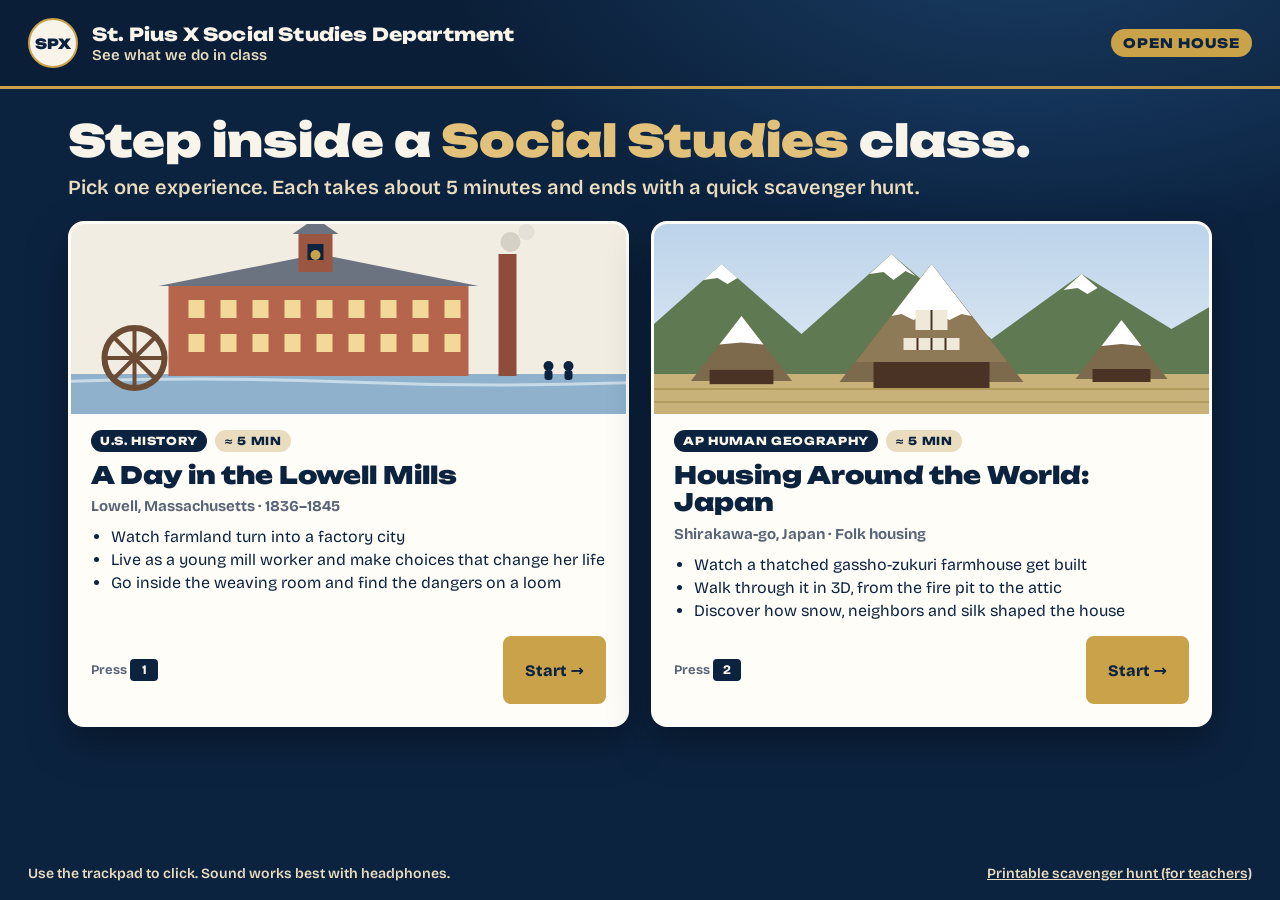
==== index.html @ 526ba835 "Add open house kiosk app: Lowell Mills and Japan housing demos A menu page lets visitors pick one ~5" ====
<!DOCTYPE html>
<html lang="en">
<head>
<meta charset="utf-8">
<meta name="viewport" content="width=device-width, initial-scale=1">
<title>Open House · St. Pius X Social Studies</title>
<link rel="stylesheet" href="assets/brand.css">
<style>
  html, body { margin: 0; min-height: 100%; }
  body {
    background: radial-gradient(1100px 600px at 80% -10%, #1f4a7a 0%, var(--spx-navy) 55%) fixed, var(--spx-navy);
    color: var(--spx-cream); font-family: var(--spx-body);
    display: flex; flex-direction: column; min-height: 100vh;
  }
  header.top { display: flex; align-items: center; gap: 14px; padding: 18px 28px; border-bottom: 3px solid var(--spx-gold); background: rgba(0,0,0,.15); }
  header.top .spx-crest { width: 46px; height: 46px; font-size: 14px; }
  header.top b { display: block; font: 800 18px var(--spx-display); letter-spacing: .01em; }
  header.top span { font-size: 15px; font-weight: 600; color: var(--spx-tan); }
  header.top .oh { margin-left: auto; background: var(--spx-gold); color: var(--spx-navy); font: 800 13px var(--spx-display); letter-spacing: .08em; padding: 6px 12px; border-radius: 999px; }

  main { flex: 1; width: min(1200px, 100%); margin: 0 auto; padding: 28px 28px 18px; box-sizing: border-box; display: flex; flex-direction: column; gap: 22px; }
  .hero h1 { margin: 0; font: 900 clamp(28px, 3.6vw, 44px)/1.08 var(--spx-display); }
  .hero h1 em { font-style: normal; color: var(--spx-gold-2); }
  .hero p { margin: 10px 0 0; font-size: 20px; font-weight: 600; color: var(--spx-tan); }

  .cards { display: grid; grid-template-columns: 1fr 1fr; gap: 22px; }
  .card {
    display: flex; flex-direction: column; text-decoration: none; color: var(--spx-ink); background: var(--spx-paper);
    border-radius: 16px; overflow: hidden; border: 3px solid transparent; box-shadow: 0 16px 40px rgba(0,0,0,.35);
    transition: transform .15s ease, border-color .15s ease;
  }
  .card:hover, .card:focus-visible { transform: translateY(-4px); border-color: var(--spx-gold); outline: none; }
  .card .art { height: 190px; display: block; }
  .card .art svg { width: 100%; height: 100%; display: block; }
  .card .info { padding: 16px 20px 20px; display: flex; flex-direction: column; gap: 8px; flex: 1; }
  .tags { display: flex; gap: 8px; flex-wrap: wrap; }
  .tag { font: 800 11px var(--spx-display); letter-spacing: .06em; padding: 4px 9px; border-radius: 999px; background: var(--spx-navy); color: var(--spx-cream); }
  .tag.time { background: var(--spx-tan); color: var(--spx-navy); }
  .card h2 { margin: 2px 0 0; font: 900 24px/1.15 var(--spx-display); color: var(--spx-navy); }
  .card .place { font-size: 15px; font-weight: 700; color: var(--spx-muted); }
  .card ul { margin: 2px 0 6px; padding-left: 20px; font-size: 16px; line-height: 1.45; }
  .card .go { margin-top: auto; display: flex; align-items: center; justify-content: space-between; gap: 10px; }
  .card .go .btn-spx { pointer-events: none; }
  .key { font-size: 13px; font-weight: 700; color: var(--spx-muted); }
  .key kbd { display: inline-block; min-width: 20px; text-align: center; border-radius: 4px; background: var(--spx-navy); color: var(--spx-cream); font: 800 13px/22px var(--spx-body); padding: 0 4px; }

  footer { display: flex; justify-content: space-between; align-items: center; gap: 16px; flex-wrap: wrap; padding: 12px 28px 18px; font-size: 14px; font-weight: 600; color: var(--spx-tan); }
  footer a { color: var(--spx-tan); }
  @media (max-width: 860px) { .cards { grid-template-columns: 1fr; } header.top .oh { display: none; } }
  @media (max-height: 820px) { .card .art { height: 140px; } main { gap: 16px; padding-top: 18px; } .hero p { font-size: 18px; } header.top { padding: 12px 28px; } .card .info { padding: 12px 18px 16px; gap: 6px; } }
</style>
</head>
<body>
<header class="top">
  <div class="spx-crest" aria-hidden="true">SPX</div>
  <div><b>St. Pius X Social Studies Department</b><span>See what we do in class</span></div>
  <div class="oh">OPEN HOUSE</div>
</header>

<main>
  <section class="hero">
    <h1>Step inside a <em>Social Studies</em> class.</h1>
    <p>Pick one experience. Each takes about 5 minutes and ends with a quick scavenger hunt.</p>
  </section>

  <section class="cards">
    <a class="card" href="lowell/index.html" id="go-lowell">
      <span class="art" aria-hidden="true">
        <svg viewBox="0 0 600 190" preserveAspectRatio="xMidYMid slice">
          <rect width="600" height="190" fill="#f2ede3"/>
          <rect x="0" y="150" width="600" height="40" fill="#8fb1cc"/>
          <path d="M0 158 Q150 152 300 158 T600 158" stroke="#c7dae8" stroke-width="3" fill="none"/>
          <rect x="120" y="60" width="300" height="92" fill="#b5654c"/>
          <path d="M110 62 L270 30 L430 62 Z" fill="#6c7380"/>
          <g fill="#f3d999">
            <rect x="140" y="76" width="16" height="18"/><rect x="172" y="76" width="16" height="18"/><rect x="204" y="76" width="16" height="18"/><rect x="236" y="76" width="16" height="18"/><rect x="268" y="76" width="16" height="18"/><rect x="300" y="76" width="16" height="18"/><rect x="332" y="76" width="16" height="18"/><rect x="364" y="76" width="16" height="18"/><rect x="396" y="76" width="16" height="18"/>
            <rect x="140" y="110" width="16" height="18"/><rect x="172" y="110" width="16" height="18"/><rect x="204" y="110" width="16" height="18"/><rect x="236" y="110" width="16" height="18"/><rect x="268" y="110" width="16" height="18"/><rect x="300" y="110" width="16" height="18"/><rect x="332" y="110" width="16" height="18"/><rect x="364" y="110" width="16" height="18"/><rect x="396" y="110" width="16" height="18"/>
          </g>
          <rect x="250" y="8" width="34" height="40" fill="#9a5640"/><path d="M244 10 L267 -6 L290 10 Z" fill="#6c7380"/>
          <rect x="259" y="20" width="16" height="16" fill="#0c2340"/><circle cx="267" cy="31" r="5" fill="#c9a24a"/>
          <rect x="450" y="30" width="18" height="122" fill="#8e4c3a"/>
          <circle cx="462" cy="18" r="10" fill="#d6d1c6"/><circle cx="478" cy="8" r="8" fill="#e4e0d7"/>
          <g transform="translate(86 134)"><circle r="30" fill="none" stroke="#6b4b33" stroke-width="6"/><g stroke="#6b4b33" stroke-width="4"><line x1="-30" y1="0" x2="30" y2="0"/><line x1="0" y1="-30" x2="0" y2="30"/><line x1="-21" y1="-21" x2="21" y2="21"/><line x1="-21" y1="21" x2="21" y2="-21"/></g></g>
          <g fill="#0c2340"><circle cx="500" cy="142" r="5"/><rect x="496" y="146" width="8" height="10" rx="3"/><circle cx="520" cy="142" r="5"/><rect x="516" y="146" width="8" height="10" rx="3"/></g>
        </svg>
      </span>
      <span class="info">
        <span class="tags"><span class="tag">U.S. HISTORY</span><span class="tag time">≈ 5 MIN</span></span>
        <h2>A Day in the Lowell Mills</h2>
        <span class="place">Lowell, Massachusetts · 1836–1845</span>
        <ul>
          <li>Watch farmland turn into a factory city</li>
          <li>Live as a young mill worker and make choices that change her life</li>
          <li>Go inside the weaving room and find the dangers on a loom</li>
        </ul>
        <span class="go"><span class="key">Press <kbd>1</kbd></span><span class="btn-spx gold">Start →</span></span>
      </span>
    </a>

    <a class="card" href="japan/index.html" id="go-japan">
      <span class="art" aria-hidden="true">
        <svg viewBox="0 0 600 190" preserveAspectRatio="xMidYMid slice">
          <defs><linearGradient id="sky" x1="0" y1="0" x2="0" y2="1"><stop offset="0" stop-color="#bcd3ea"/><stop offset="1" stop-color="#e6eef5"/></linearGradient></defs>
          <rect width="600" height="190" fill="url(#sky)"/>
          <path d="M0 120 L90 40 L170 110 L260 30 L360 115 L450 50 L540 105 L600 70 V190 H0 Z" fill="#5f7a52"/>
          <path d="M260 30 L238 50 L252 48 L262 56 L274 47 L284 52 Z" fill="#fff"/><path d="M90 40 L72 56 L86 54 L96 60 L106 54 Z" fill="#fff"/><path d="M450 50 L432 66 L446 64 L456 70 L466 64 Z" fill="#fff"/>
          <rect y="150" width="600" height="40" fill="#c9b27a"/>
          <g stroke="#b39a5d" stroke-width="2"><line x1="0" y1="165" x2="600" y2="165"/><line x1="0" y1="178" x2="600" y2="178"/></g>
          <g transform="translate(300 40)">
            <path d="M0 0 L-92 118 H92 Z" fill="#7d6a4c"/><path d="M0 0 L-76 98 H76 Z" fill="#8f7a58"/>
            <path d="M0 0 L-40 52 L-30 50 L-18 56 L0 48 L18 56 L30 50 L40 52 Z" fill="#fff"/>
            <rect x="-58" y="98" width="116" height="26" fill="#4a3324"/>
            <rect x="-16" y="46" width="32" height="20" fill="#efe9da"/><rect x="-28" y="74" width="56" height="12" fill="#efe9da"/>
            <g stroke="#4a3324" stroke-width="2"><line x1="0" y1="46" x2="0" y2="66"/><line x1="-14" y1="74" x2="-14" y2="86"/><line x1="0" y1="74" x2="0" y2="86"/><line x1="14" y1="74" x2="14" y2="86"/></g>
          </g>
          <g transform="translate(110 92) scale(.55)"><path d="M0 0 L-92 118 H92 Z" fill="#7d6a4c"/><path d="M0 0 L-40 52 L0 48 L40 52 Z" fill="#fff"/><rect x="-58" y="98" width="116" height="26" fill="#4a3324"/></g>
          <g transform="translate(490 96) scale(.5)"><path d="M0 0 L-92 118 H92 Z" fill="#7d6a4c"/><path d="M0 0 L-40 52 L0 48 L40 52 Z" fill="#fff"/><rect x="-58" y="98" width="116" height="26" fill="#4a3324"/></g>
        </svg>
      </span>
      <span class="info">
        <span class="tags"><span class="tag">AP HUMAN GEOGRAPHY</span><span class="tag time">≈ 5 MIN</span></span>
        <h2>Housing Around the World: Japan</h2>
        <span class="place">Shirakawa-go, Japan · Folk housing</span>
        <ul>
          <li>Watch a thatched gassho-zukuri farmhouse get built</li>
          <li>Walk through it in 3D, from the fire pit to the attic</li>
          <li>Discover how snow, neighbors and silk shaped the house</li>
        </ul>
        <span class="go"><span class="key">Press <kbd>2</kbd></span><span class="btn-spx gold">Start →</span></span>
      </span>
    </a>
  </section>
</main>

<footer>
  <span>Use the trackpad to click. Sound works best with headphones.</span>
  <a href="worksheet.html">Printable scavenger hunt (for teachers)</a>
</footer>

<script>
  window.addEventListener('keydown', (e) => {
    if (e.key === '1') location.href = 'lowell/index.html';
    if (e.key === '2') location.href = 'japan/index.html';
  });
</script>
</body>
</html>
---- assets/brand.css ----
/* St. Pius X Social Studies — Open House shared styles */
@font-face { font-family: 'Bricolage Grotesque'; src: url('fonts/bricolage.woff2') format('woff2'); font-weight: 200 800; font-display: swap; }
@font-face { font-family: 'Unbounded'; src: url('fonts/unbounded-700.woff2') format('woff2'); font-weight: 700; font-display: swap; }
@font-face { font-family: 'Unbounded'; src: url('fonts/unbounded-800.woff2') format('woff2'); font-weight: 800; font-display: swap; }
@font-face { font-family: 'Unbounded'; src: url('fonts/unbounded-900.woff2') format('woff2'); font-weight: 900; font-display: swap; }

:root {
  --spx-navy: #0c2340;
  --spx-navy-2: #163a63;
  --spx-navy-3: #24507f;
  --spx-gold: #c9a24a;
  --spx-gold-2: #e2c27a;
  --spx-tan: #e9dcbf;
  --spx-cream: #f8f4ea;
  --spx-paper: #fffdf8;
  --spx-ink: #0c2340;
  --spx-muted: #5a6478;
  --spx-good: #2f7a4f;
  --spx-bad: #a3442f;
  --spx-body: 'Bricolage Grotesque', system-ui, sans-serif;
  --spx-display: 'Unbounded', 'Bricolage Grotesque', system-ui, sans-serif;
}

/* ---------- top bar (used inside each experience) ---------- */
.spx-bar {
  position: fixed; top: 0; left: 0; right: 0; height: 52px; z-index: 900;
  display: flex; align-items: center; gap: 14px; padding: 0 14px;
  background: var(--spx-navy); color: var(--spx-cream); font-family: var(--spx-body);
  border-bottom: 3px solid var(--spx-gold); box-sizing: border-box;
}
.spx-bar .spx-home {
  display: inline-flex; align-items: center; gap: 8px; height: 36px; padding: 0 14px;
  background: var(--spx-gold); color: var(--spx-navy); border: 0; border-radius: 6px;
  font: 800 15px var(--spx-body); cursor: pointer;
}
.spx-bar .spx-home:hover, .spx-bar .spx-home:focus-visible { background: var(--spx-gold-2); outline: 3px solid var(--spx-cream); outline-offset: 2px; }
.spx-bar .spx-title { display: flex; flex-direction: column; line-height: 1.1; min-width: 0; }
.spx-bar .spx-title b { font: 800 16px var(--spx-display); letter-spacing: .01em; white-space: nowrap; overflow: hidden; text-overflow: ellipsis; }
.spx-bar .spx-title span { font-size: 13px; font-weight: 600; color: var(--spx-tan); white-space: nowrap; }
.spx-bar .spx-dept { margin-left: auto; font-size: 13px; font-weight: 700; color: var(--spx-tan); white-space: nowrap; letter-spacing: .02em; }
.spx-crest {
  flex-shrink: 0; width: 34px; height: 34px; border-radius: 50%; display: grid; place-items: center;
  background: var(--spx-cream); color: var(--spx-navy); border: 2px solid var(--spx-gold);
  font: 900 11px var(--spx-display); letter-spacing: .02em;
}
@media (max-width: 900px) { .spx-bar .spx-dept { display: none; } }

/* ---------- scavenger hunt card ---------- */
.hunt {
  position: fixed; right: 14px; bottom: 14px; z-index: 850; width: 340px; max-width: calc(100vw - 28px);
  max-height: calc(100vh - 90px); display: flex; flex-direction: column;
  background: var(--spx-paper); color: var(--spx-ink); font-family: var(--spx-body);
  border: 2px solid var(--spx-navy); border-radius: 10px; box-shadow: 0 10px 30px rgba(12,35,64,.28);
  overflow: hidden;
}
.hunt-head {
  display: flex; align-items: center; gap: 10px; padding: 10px 12px; background: var(--spx-navy); color: var(--spx-cream);
  border: 0; width: 100%; text-align: left; cursor: pointer; font: inherit;
}
.hunt-head .hunt-icon { font-size: 20px; }
.hunt-head b { font: 800 14px var(--spx-display); letter-spacing: .03em; }
.hunt-head .hunt-count { margin-left: auto; background: var(--spx-gold); color: var(--spx-navy); border-radius: 999px; padding: 2px 10px; font-weight: 800; font-size: 14px; }
.hunt-head .hunt-caret { font-size: 14px; transition: transform .2s; }
.hunt.collapsed .hunt-caret { transform: rotate(180deg); }
.hunt.collapsed .hunt-body { display: none; }
.hunt-body { overflow-y: auto; padding: 10px 12px 12px; display: flex; flex-direction: column; gap: 10px; }
.hunt-item { border: 2px solid #d9cfb8; border-radius: 8px; padding: 10px 12px; background: #fff; display: flex; flex-direction: column; gap: 8px; }
.hunt-item.locked { background: var(--spx-cream); border-style: dashed; }
.hunt-item.done { border-color: var(--spx-good); background: #f1f8f3; }
.hunt-item.flash { animation: huntFlash 1.2s ease 2; }
@keyframes huntFlash { 50% { box-shadow: 0 0 0 5px var(--spx-gold); } }
.hunt-q { display: flex; gap: 10px; align-items: flex-start; font-weight: 700; font-size: 15px; line-height: 1.35; }
.hunt-num { flex-shrink: 0; width: 24px; height: 24px; border-radius: 50%; display: grid; place-items: center; background: var(--spx-navy); color: var(--spx-cream); font: 800 12px var(--spx-display); }
.hunt-item.done .hunt-num { background: var(--spx-good); }
.hunt-hint { font-size: 14px; font-weight: 600; color: var(--spx-muted); }
.hunt-hint::before { content: '🔍 '; }
.hunt-choices { display: flex; flex-direction: column; gap: 6px; }
.hunt-choices button {
  text-align: left; padding: 8px 10px; border-radius: 6px; border: 2px solid var(--spx-navy-3); background: var(--spx-paper);
  font: 600 14px var(--spx-body); color: var(--spx-ink); cursor: pointer;
}
.hunt-choices button:hover, .hunt-choices button:focus-visible { background: var(--spx-tan); outline: none; }
.hunt-choices button.wrong { border-color: var(--spx-bad); color: var(--spx-bad); background: #fbeeea; text-decoration: line-through; cursor: default; }
.hunt-choices button.right { border-color: var(--spx-good); background: var(--spx-good); color: #fff; }
.hunt-fb { font-size: 14px; font-weight: 600; line-height: 1.4; }
.hunt-fb.ok { color: var(--spx-good); }
.hunt-fb.no { color: var(--spx-bad); }
.hunt-done-msg { text-align: center; font-weight: 800; color: var(--spx-navy); background: var(--spx-tan); border-radius: 8px; padding: 10px; }

/* ---------- idle overlay ---------- */
.idle {
  position: fixed; inset: 0; z-index: 2000; display: grid; place-items: center;
  background: rgba(12,35,64,.78); font-family: var(--spx-body);
}
.idle[hidden] { display: none; }
.idle-card { background: var(--spx-paper); color: var(--spx-ink); border-radius: 14px; border: 3px solid var(--spx-gold); padding: 28px 32px; max-width: 440px; text-align: center; display: flex; flex-direction: column; gap: 14px; }
.idle-card h2 { margin: 0; font: 900 24px var(--spx-display); }
.idle-card p { margin: 0; font-size: 18px; font-weight: 600; }
.idle-card .idle-n { font: 900 54px var(--spx-display); color: var(--spx-navy-3); }
.idle-card .row { display: flex; gap: 10px; justify-content: center; }

/* ---------- buttons ---------- */
.btn-spx {
  display: inline-flex; align-items: center; justify-content: center; gap: 8px; min-height: 44px; padding: 10px 20px;
  border-radius: 8px; border: 2px solid var(--spx-navy); background: var(--spx-navy); color: var(--spx-cream);
  font: 800 16px var(--spx-body); cursor: pointer; text-decoration: none;
}
.btn-spx:hover, .btn-spx:focus-visible { background: var(--spx-navy-2); outline: 3px solid var(--spx-gold); outline-offset: 2px; }
.btn-spx.gold { background: var(--spx-gold); border-color: var(--spx-gold); color: var(--spx-navy); }
.btn-spx.gold:hover, .btn-spx.gold:focus-visible { background: var(--spx-gold-2); outline-color: var(--spx-navy); }
.btn-spx.ghost { background: transparent; color: var(--spx-navy); }
.btn-spx.ghost:hover, .btn-spx.ghost:focus-visible { background: var(--spx-tan); }

.hunt.hunt-left { left: 14px; right: auto; top: 66px; bottom: auto; width: 320px; max-height: calc(100vh - 270px); }
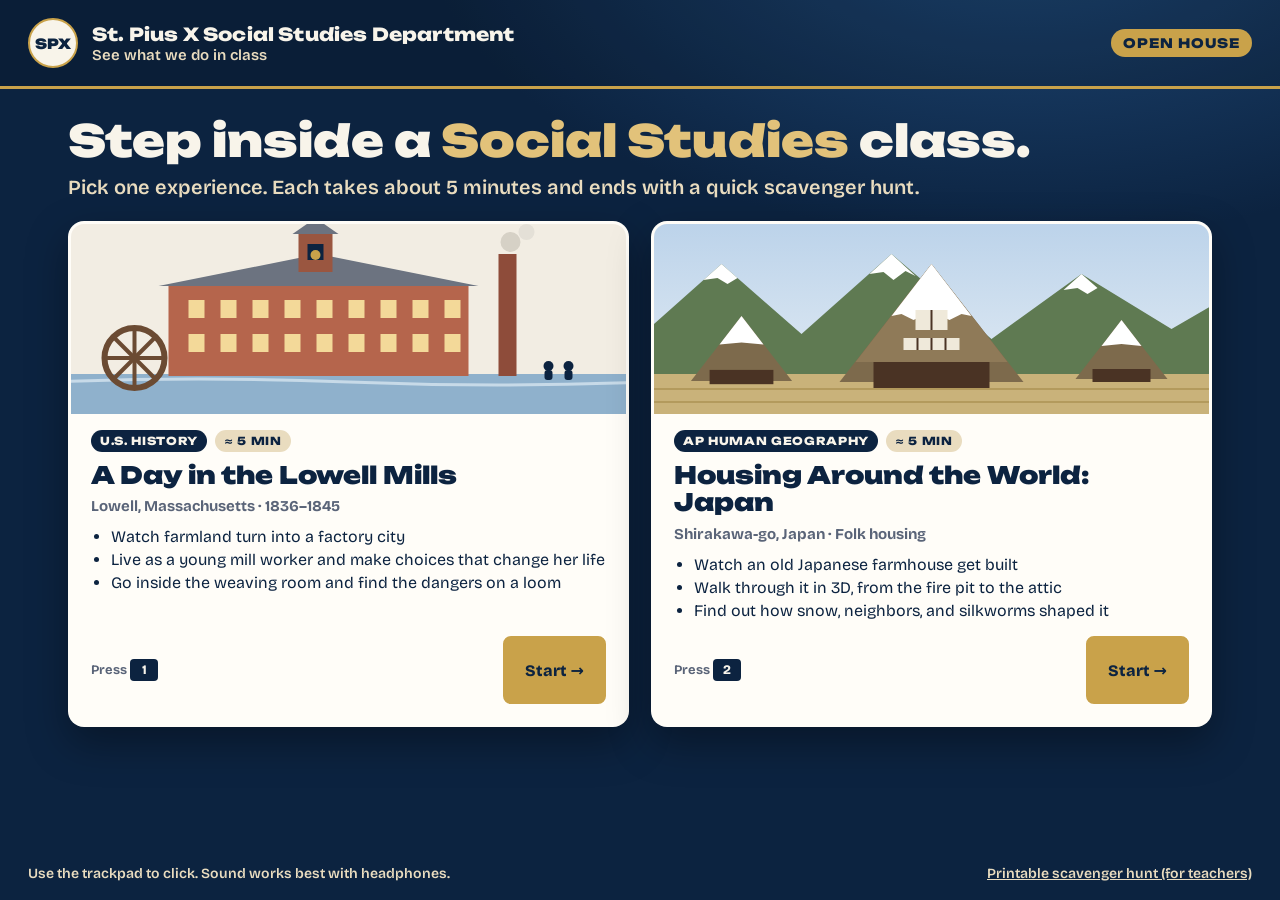
==== commit e968dee6: "Simplify wording for middle schoolers, add next-step hints, remove hats - Rewrite Lowell and Japan t" ====
--- a/index.html
+++ b/index.html
@@ -122,9 +122,9 @@
         <h2>Housing Around the World: Japan</h2>
         <span class="place">Shirakawa-go, Japan · Folk housing</span>
         <ul>
-          <li>Watch a thatched gassho-zukuri farmhouse get built</li>
+          <li>Watch an old Japanese farmhouse get built</li>
           <li>Walk through it in 3D, from the fire pit to the attic</li>
-          <li>Discover how snow, neighbors and silk shaped the house</li>
+          <li>Find out how snow, neighbors, and silkworms shaped it</li>
         </ul>
         <span class="go"><span class="key">Press <kbd>2</kbd></span><span class="btn-spx gold">Start →</span></span>
       </span>
--- a/assets/brand.css
+++ b/assets/brand.css
@@ -112,3 +112,35 @@
 .btn-spx.ghost:hover, .btn-spx.ghost:focus-visible { background: var(--spx-tan); }
 
 .hunt.hunt-left { left: 14px; right: auto; top: 66px; bottom: auto; width: 320px; max-height: calc(100vh - 270px); }
+
+/* ---------- "do this next" guide ---------- */
+.spx-glow { animation: spxGlow 1.1s ease-in-out infinite alternate !important; position: relative; z-index: 1; }
+@keyframes spxGlow {
+  from { box-shadow: 0 0 0 3px var(--spx-gold), 0 0 10px 3px rgba(226,194,122,.55); }
+  to   { box-shadow: 0 0 0 5px var(--spx-gold), 0 0 22px 9px rgba(226,194,122,.85); }
+}
+.spx-pointer {
+  position: fixed; z-index: 1500; pointer-events: none; display: flex; align-items: center; gap: 6px;
+  background: var(--spx-gold); color: var(--spx-navy); border: 2px solid var(--spx-navy); border-radius: 999px;
+  padding: 6px 14px; font: 800 16px var(--spx-body); white-space: nowrap; box-shadow: 0 6px 16px rgba(12,35,64,.35);
+  transform: var(--tr); animation: spxBobX .8s ease-in-out infinite alternate;
+}
+.spx-pointer[hidden] { display: none; }
+.spx-pointer b { font-size: 20px; line-height: 1; }
+.spx-pointer.at-left { animation-name: spxBobXr; }
+.spx-pointer.at-top, .spx-pointer.at-bottom { animation-name: spxBobY; }
+@keyframes spxBobX { from { transform: var(--tr) translateX(0); } to { transform: var(--tr) translateX(8px); } }
+@keyframes spxBobXr { from { transform: var(--tr) translateX(0); } to { transform: var(--tr) translateX(-8px); } }
+@keyframes spxBobY { from { transform: var(--tr) translateY(0); } to { transform: var(--tr) translateY(6px); } }
+
+.hunt-item.need { border-color: var(--spx-gold); background: #fffaf0; animation: spxGlow 1.1s ease-in-out infinite alternate; }
+.hunt-badge { align-self: flex-start; background: var(--spx-gold); color: var(--spx-navy); font-weight: 800; font-size: 13px; border-radius: 999px; padding: 2px 10px; }
+.hunt.collapsed.waiting .hunt-head { animation: spxGlow 1.1s ease-in-out infinite alternate; }
+.hunt-body { padding: 12px 14px 14px; }
+
+/* reading and "your turn" blocks used inside the experiences */
+.spx-read { position: relative; }
+.spx-read-lbl, .spx-turn-lbl { display: block; font: 800 11px var(--spx-display); letter-spacing: .08em; margin-bottom: 3px; }
+.spx-read-lbl { color: var(--spx-navy-3); }
+.spx-turn { background: #fff4d6; border: 2px solid var(--spx-gold); border-radius: 8px; padding: 8px 12px; font-weight: 800; font-size: 16px; color: var(--spx-navy); }
+.spx-turn-lbl { color: #8a6a1f; }
